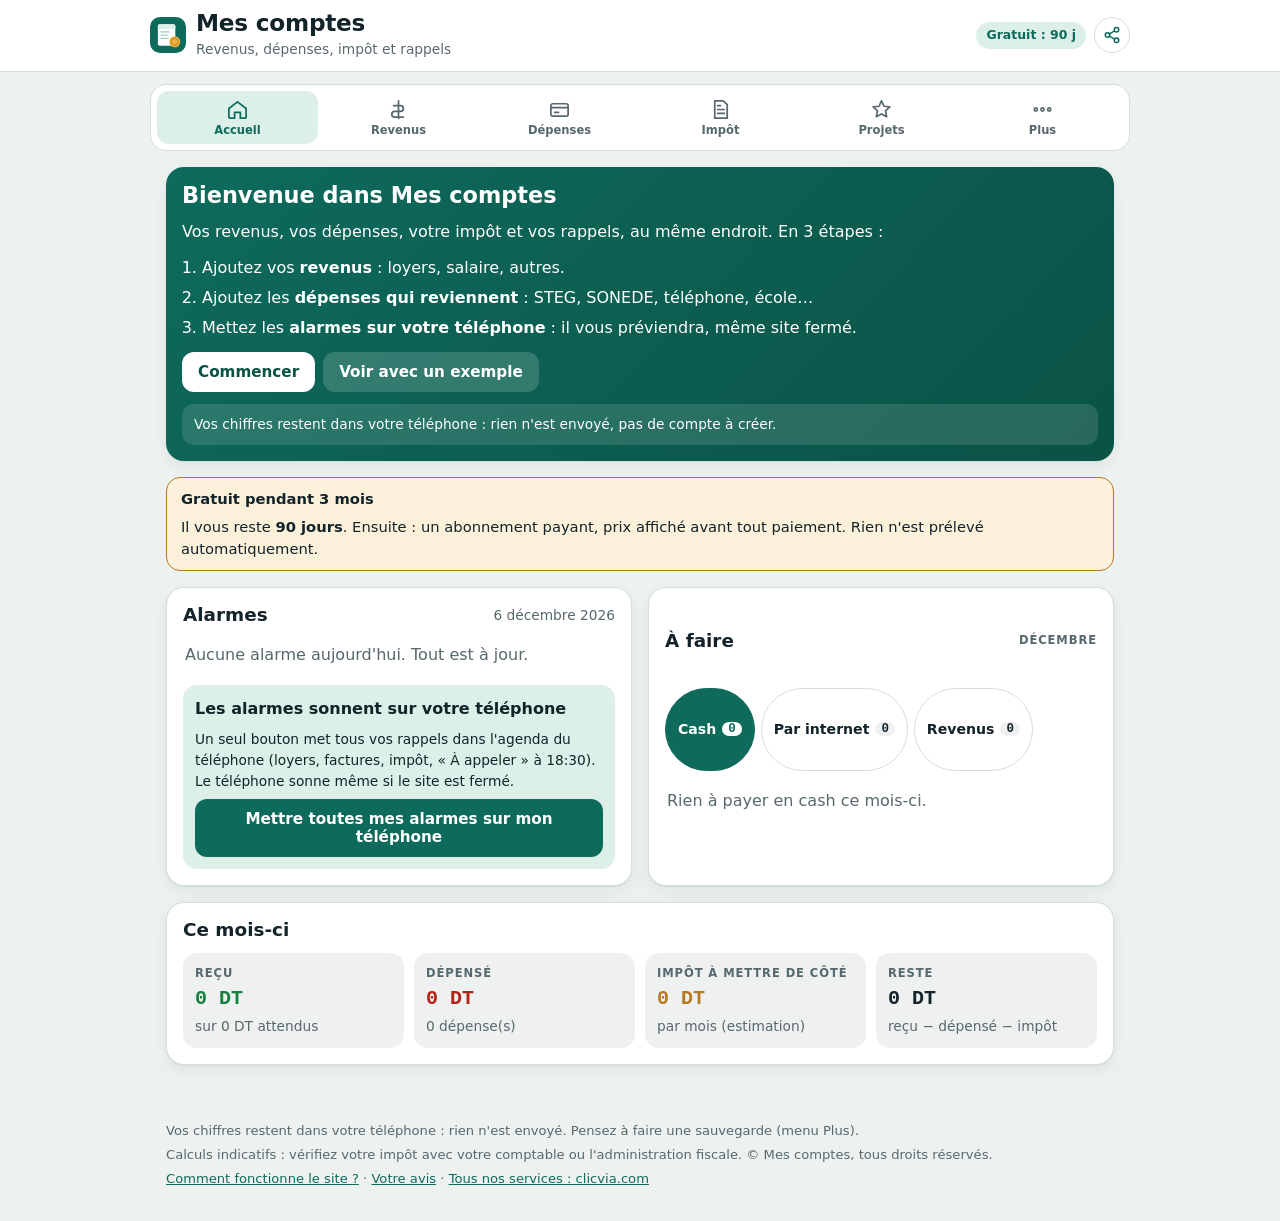
==== index.html @ e5296866 "Page « Comment fonctionne le site ? » + test FONCTIONS (règle commune § 44) Co-Authored-By: Claude O" ====
<!doctype html>
<html lang="fr" translate="no">
<head>
<meta charset="utf-8">
<meta name="google" content="notranslate">
<meta name="viewport" content="width=device-width, initial-scale=1, viewport-fit=cover">
<title>Mes comptes – revenus, dépenses, impôt et rappels (Tunisie, gratuit 3 mois)</title>
<meta name="description" content="Notez vos loyers, salaire et dépenses (STEG, SONEDE, école, essence…), recevez les rappels sur votre téléphone, calculez votre impôt. Gratuit 3 mois. Vos chiffres restent dans votre téléphone.">
<meta name="robots" content="index, follow, noai, noimageai">
<meta name="referrer" content="strict-origin-when-cross-origin">
<meta http-equiv="Content-Security-Policy" content="default-src 'self'; script-src 'self' https://gc.zgo.at; style-src 'self' 'unsafe-inline' https://fonts.googleapis.com; font-src https://fonts.gstatic.com; img-src 'self' data: https://prix-eaux-tunisie.goatcounter.com; connect-src 'self' https://prix-eaux-tunisie.goatcounter.com https://formspree.io; form-action https://formspree.io; object-src 'none'; base-uri 'self'">
<meta name="theme-color" content="#0E6B5C">
<link rel="manifest" href="manifest.webmanifest">
<link rel="icon" href="assets/icons/icon.svg" type="image/svg+xml">
<link rel="apple-touch-icon" href="assets/icons/icon-180.png">
<meta name="apple-mobile-web-app-capable" content="yes">
<meta name="apple-mobile-web-app-title" content="Mes comptes">
<meta property="og:type" content="website">
<meta property="og:title" content="Mes comptes – revenus, dépenses, impôt et rappels">
<meta property="og:description" content="Loyers, salaire, factures STEG et SONEDE, impôt, projets : tout au même endroit, avec les rappels sur votre téléphone. Gratuit 3 mois.">
<meta property="og:url" content="https://comptes.clicvia.com/">
<meta property="og:image" content="https://comptes.clicvia.com/assets/og-image-v1.jpg">
<meta property="og:image:type" content="image/jpeg">
<meta property="og:image:width" content="1200">
<meta property="og:image:height" content="630">
<link rel="canonical" href="https://comptes.clicvia.com/">
<script type="application/ld+json">{"@context":"https://schema.org","@type":"WebApplication","name":"Mes comptes","url":"https://comptes.clicvia.com/","inLanguage":["fr","ar"],"applicationCategory":"FinanceApplication","operatingSystem":"Android, iOS, Windows","description":"Revenus, dépenses, factures, impôt et rappels pour la Tunisie. Vos chiffres restent dans votre téléphone.","offers":{"@type":"Offer","price":"0","priceCurrency":"TND","description":"Gratuit 3 mois"},"isPartOf":{"@type":"WebSite","name":"Clicvia","url":"https://clicvia.com/"}}</script>
<link rel="preconnect" href="https://fonts.googleapis.com">
<link rel="stylesheet" href="https://fonts.googleapis.com/css2?family=Bricolage+Grotesque:opsz,wght@12..96,700;12..96,800&family=Source+Sans+3:wght@400;600;700&family=IBM+Plex+Mono:wght@500;600&display=swap">
<link rel="stylesheet" href="assets/style.css?v=20261025a">
<script src="assets/protection.js?v=20261025a"></script>
<script defer src="assets/app.js?v=20261025a"></script>
<script data-goatcounter="https://prix-eaux-tunisie.goatcounter.com/count" async src="https://gc.zgo.at/count.js"></script>
</head>
<body>
<header class="entete">
  <div class="entete-in">
    <a class="logo" href="./"><img src="assets/icons/icon.svg" alt="" width="36" height="36"><span><h1>Mes comptes</h1><span class="doux petit">Revenus, dépenses, impôt et rappels</span></span></a>
    <div class="entete-droite">
      <button type="button" class="puce-essai" id="puceEssai">Gratuit 3 mois</button>
      <button type="button" class="partager" id="partager" aria-label="Partager ce site" title="Partager"><svg viewBox="0 0 24 24" aria-hidden="true"><circle cx="18" cy="5" r="3"/><circle cx="6" cy="12" r="3"/><circle cx="18" cy="19" r="3"/><path d="M8.6 13.5l6.8 4M15.4 6.5l-6.8 4"/></svg></button>
    </div>
  </div>
</header>

<nav class="onglets" aria-label="Rubriques">
  <button type="button" data-vue="accueil" aria-current="true"><span class="compteur" id="nbAlarmes" hidden></span><svg viewBox="0 0 24 24"><path d="M3 11l9-7 9 7v9a1 1 0 0 1-1 1h-5v-6H9v6H4a1 1 0 0 1-1-1z"/></svg>Accueil</button>
  <button type="button" data-vue="revenus"><svg viewBox="0 0 24 24"><path d="M12 3v18M7 8h7a3 3 0 0 1 0 6H8a3 3 0 0 0 0 6h9"/></svg>Revenus</button>
  <button type="button" data-vue="depenses"><svg viewBox="0 0 24 24"><rect x="3" y="6" width="18" height="13" rx="2"/><path d="M3 10h18M7 15h4"/></svg>Dépenses</button>
  <button type="button" data-vue="impot"><svg viewBox="0 0 24 24"><path d="M6 3h9l4 4v14H6z"/><path d="M9 12h7M9 16h7M9 8h3"/></svg>Impôt</button>
  <button type="button" data-vue="projets"><svg viewBox="0 0 24 24"><path d="M12 3l2.6 5.6 6.1.7-4.5 4.2 1.2 6L12 16.6 6.6 19.5l1.2-6L3.3 9.3l6.1-.7z"/></svg>Projets</button>
  <button type="button" data-vue="plus"><svg viewBox="0 0 24 24"><circle cx="5" cy="12" r="1.6"/><circle cx="12" cy="12" r="1.6"/><circle cx="19" cy="12" r="1.6"/></svg>Plus</button>
</nav>

<main class="page" id="page">
  <noscript><p class="note">Activez JavaScript pour utiliser Mes comptes.</p></noscript>
  <section class="vue" id="vue-accueil" aria-label="Accueil"></section>
  <section class="vue" id="vue-revenus" aria-label="Revenus" hidden></section>
  <section class="vue" id="vue-depenses" aria-label="Dépenses" hidden></section>
  <section class="vue" id="vue-impot" aria-label="Impôt" hidden></section>
  <section class="vue" id="vue-projets" aria-label="Projets" hidden></section>
  <section class="vue" id="vue-plus" aria-label="Plus" hidden></section>
</main>

<footer class="pied">
  <span>Vos chiffres restent dans votre téléphone : rien n'est envoyé. Pensez à faire une sauvegarde (menu Plus).</span>
  <span>Calculs indicatifs : vérifiez votre impôt avec votre comptable ou l'administration fiscale. © Mes comptes, tous droits réservés.</span>
  <span><a href="a-propos/">Comment fonctionne le site ?</a> · <a href="#avis">Votre avis</a> · <a href="https://clicvia.com/" rel="noopener">Tous nos services : clicvia.com</a></span>
</footer>
<p class="toast" id="toast" role="status" hidden></p>
</body>
</html>
---- assets/style.css ----
/* Mes comptes — carnet de comptes de poche : alarmes d'abord, onglets en bas sur téléphone, montants en chiffres de caisse. */
:root{
  --fond:#EDF2F0; --carte:#FFFFFF; --encre:#13232A; --doux:#56686D; --ligne:#D3DEDA;
  --dinar:#0E6B5C; --dinar-fonce:#0A5246; --dinar-clair:#DCEFE9; --or:#B7791F; --or-vif:#F2B33D; --or-clair:#FBF0DA;
  --ok:#17803D; --ok-clair:#E1F4E7; --attention:#B45309; --attention-clair:#FDEFD9; --retard:#B42318; --retard-clair:#FCE5E2;
  --info:#1D5FA8; --info-clair:#E3EDF9; --gris-clair:#EEF1F0; --ombre:0 1px 2px rgba(19,35,42,.06),0 6px 18px rgba(19,35,42,.06);
  --titre:"Bricolage Grotesque","Segoe UI",system-ui,sans-serif;
  --texte:"Source Sans 3","Segoe UI",system-ui,sans-serif;
  --chiffres:"IBM Plex Mono",ui-monospace,Consolas,monospace;
  color-scheme:light;
}
@media (prefers-color-scheme:dark){:root{
  --fond:#0E191D; --carte:#15242A; --encre:#E5EEEC; --doux:#9CB0B3; --ligne:#293B41;
  --dinar:#4FC2A8; --dinar-fonce:#3BA88F; --dinar-clair:#163833; --or:#E2B15A; --or-clair:#3A2E17;
  --ok:#5CCB84; --ok-clair:#163525; --attention:#F0A64B; --attention-clair:#3A2A14; --retard:#F07C6E; --retard-clair:#3D1C19;
  --info:#7DB3F0; --info-clair:#16283D; --gris-clair:#1C2D33; --ombre:none; color-scheme:dark}}
*{box-sizing:border-box}
html{-webkit-text-size-adjust:100%}
body{margin:0;background:var(--fond);color:var(--encre);font-family:var(--texte);font-size:16px;line-height:1.5}
[hidden]{display:none!important}
h1,h2,h3{font-family:var(--titre);margin:0;line-height:1.15;text-wrap:balance}
h1{font-size:1.45rem;font-weight:800;letter-spacing:-.01em}
h2{font-size:1.15rem;font-weight:800}
h3{font-size:1rem;font-weight:700}
a{color:var(--dinar)}
.num{font-family:var(--chiffres);font-variant-numeric:tabular-nums;white-space:nowrap}
.doux{color:var(--doux)}.petit{font-size:.86rem}.gras{font-weight:700}
.etiq{font-size:.72rem;letter-spacing:.08em;text-transform:uppercase;font-weight:700;color:var(--doux)}
button,input,select{font:inherit;color:inherit}
:focus-visible{outline:2px solid var(--dinar);outline-offset:2px}

/* en-tête */
.entete{position:sticky;top:0;z-index:6;background:var(--carte);border-bottom:1px solid var(--ligne);padding:10px 16px calc(10px) ;padding-top:calc(10px + env(safe-area-inset-top,0px))}
.entete-in{max-width:980px;margin:0 auto;display:flex;align-items:center;justify-content:space-between;gap:12px}
.logo{display:flex;align-items:center;gap:10px;text-decoration:none;color:inherit}
.logo img{width:36px;height:36px;border-radius:10px;flex:none}
.entete-droite{display:flex;align-items:center;gap:8px;flex:none}
.partager{flex:none;border:1px solid var(--ligne);background:var(--carte);border-radius:999px;width:36px;height:36px;display:inline-flex;align-items:center;justify-content:center;cursor:pointer;padding:0;color:var(--dinar)}.partager:hover{border-color:var(--dinar)}
.partager svg{width:18px;height:18px;stroke:currentColor;fill:none;stroke-width:2;stroke-linecap:round}
.puce-essai{font-size:.78rem;font-weight:700;background:var(--dinar-clair);color:var(--dinar);border-radius:99px;padding:4px 10px;white-space:nowrap;border:0;cursor:pointer}

.page{max-width:980px;margin:0 auto;padding-inline:16px;padding-block:16px 110px;display:grid;gap:16px}
@media (min-width:860px){.page{padding-block:16px 48px}}

/* navigation */
nav.onglets{position:fixed;left:0;right:0;bottom:0;z-index:7;background:var(--carte);border-top:1px solid var(--ligne);
  display:grid;grid-template-columns:repeat(6,1fr);padding:6px 4px calc(6px + env(safe-area-inset-bottom,0px))}
nav.onglets button{position:relative;border:0;background:none;color:var(--doux);font:600 .72rem var(--texte);display:flex;flex-direction:column;align-items:center;gap:2px;padding:7px 2px;cursor:pointer;border-radius:12px}
nav.onglets svg{width:23px;height:23px;stroke:currentColor;fill:none;stroke-width:1.8;stroke-linecap:round;stroke-linejoin:round}
nav.onglets button[aria-current="true"]{color:var(--dinar);background:var(--dinar-clair)}
.compteur{position:absolute;top:1px;inset-inline-end:calc(50% - 24px);min-width:18px;height:18px;border-radius:99px;background:var(--retard);color:#fff;font:700 .68rem var(--texte);display:flex;align-items:center;justify-content:center;padding:0 4px}
@media (min-width:860px){nav.onglets{position:static;max-width:980px;margin:12px auto 0;border:1px solid var(--ligne);border-radius:16px;padding:6px}}

/* blocs */
.bloc{background:var(--carte);border:1px solid var(--ligne);border-radius:18px;padding:16px;display:grid;gap:12px;min-width:0;box-shadow:var(--ombre)}
.bloc-tete{display:flex;flex-wrap:wrap;justify-content:space-between;align-items:center;gap:8px 12px}
.grille{display:grid;gap:16px;grid-template-columns:repeat(auto-fit,minmax(300px,1fr))}
.chiffres{display:grid;gap:10px;grid-template-columns:repeat(auto-fit,minmax(140px,1fr))}
.chiffre{display:grid;gap:2px;padding:12px;border-radius:14px;background:var(--gris-clair)}
.chiffre .num{font-size:1.25rem;font-weight:600}
.chiffre.plus .num{color:var(--ok)}.chiffre.moins .num{color:var(--retard)}.chiffre.cote .num{color:var(--or)}
.note{font-size:.86rem;color:var(--doux);background:var(--gris-clair);border-radius:12px;padding:10px 12px;margin:0}
.vide{color:var(--doux);padding:6px 2px;list-style:none}

/* accueil : bienvenue */
.bienvenue{background:linear-gradient(135deg,var(--dinar) 0%,var(--dinar-fonce) 100%);color:#fff;border:0}
.bienvenue h2{font-size:1.4rem}
.bienvenue ol{margin:0;padding-inline-start:20px;display:grid;gap:6px}
.bienvenue .note{background:rgba(255,255,255,.12);color:#fff}
.bienvenue .btn-clair{background:#fff;color:var(--dinar-fonce)}
.essai{display:flex;flex-wrap:wrap;gap:6px 14px;align-items:center;background:var(--or-clair);border:1px solid var(--or);border-radius:14px;padding:10px 14px;font-size:.92rem}
.essai b{font-family:var(--titre)}
.exemple{display:flex;flex-wrap:wrap;gap:8px 14px;align-items:center;justify-content:space-between;background:var(--info-clair);color:var(--encre);border-radius:14px;padding:10px 14px;font-size:.92rem}

/* alarmes */
.alarmes{list-style:none;margin:0;padding:0;display:grid;gap:8px}
.alarme{display:grid;grid-template-columns:auto 1fr;gap:4px 10px;align-items:start;padding:10px 12px;border-radius:14px;border-inline-start:5px solid var(--c);background:var(--cc)}
.alarme b{color:var(--c)}
.a-rouge{--c:var(--retard);--cc:var(--retard-clair)}.a-orange{--c:var(--attention);--cc:var(--attention-clair)}.a-jaune{--c:var(--or);--cc:var(--or-clair)}
.cloche{width:22px;height:22px;stroke:var(--c);fill:none;stroke-width:2;stroke-linecap:round;stroke-linejoin:round;margin-top:1px}
.actions{display:flex;flex-wrap:wrap;gap:6px;margin-top:6px}
.telephone{display:grid;gap:8px;background:var(--dinar-clair);border-radius:14px;padding:12px}

/* boutons */
.btn{border:0;border-radius:12px;background:var(--dinar);color:#fff;font:700 .95rem var(--texte);padding:11px 16px;cursor:pointer;display:inline-flex;align-items:center;justify-content:center;gap:6px;text-decoration:none}
.btn:hover{background:var(--dinar-fonce)}
.btn.large{width:100%}
.btn-clair{background:var(--gris-clair);color:var(--encre)}
.btn-clair:hover{background:var(--ligne)}
.mini{border:1px solid var(--ligne);background:var(--carte);color:var(--encre);border-radius:10px;padding:6px 10px;font:600 .84rem var(--texte);cursor:pointer;text-decoration:none;display:inline-flex;align-items:center;gap:4px}
.mini:hover{border-color:var(--dinar)}
.mini.vert{background:var(--ok);border-color:var(--ok);color:#fff}
.mini.on{background:var(--attention-clair);border-color:var(--attention);color:var(--attention)}
.mini.rouge{color:var(--retard);border-color:var(--retard)}
.suppr{border:1px solid var(--ligne);background:var(--carte);color:var(--retard);border-radius:10px;width:36px;height:36px;font-size:18px;line-height:1;cursor:pointer;flex:none}
.suppr:hover{background:var(--retard-clair)}

/* sous-onglets */
.sous{display:flex;gap:6px;flex-wrap:wrap}
.sous button{border:1px solid var(--ligne);background:var(--carte);border-radius:99px;padding:7px 12px;font:600 .88rem var(--texte);cursor:pointer;display:flex;gap:6px;align-items:center}
.sous button[aria-selected="true"]{background:var(--dinar);border-color:var(--dinar);color:#fff}
.sous .n{font-family:var(--chiffres);font-size:.78rem;background:var(--gris-clair);color:var(--encre);border-radius:99px;padding:0 6px}
.sous button[aria-selected="true"] .n{background:#fff;color:var(--dinar)}

/* listes de tâches */
.taches{list-style:none;margin:0;padding:0;display:grid;gap:8px}
.tache{display:grid;grid-template-columns:auto minmax(0,1fr) auto;gap:4px 10px;align-items:center;padding:10px 12px;border-radius:14px;background:var(--gris-clair)}
.tache .actions{grid-column:1/-1;justify-content:flex-end;margin-top:2px}
.pastille{font-size:.72rem;font-weight:700;padding:3px 8px;border-radius:99px;white-space:nowrap}
.p-retard{background:var(--retard-clair);color:var(--retard)}.p-bientot{background:var(--attention-clair);color:var(--attention)}
.p-ok{background:var(--ok-clair);color:var(--ok)}.p-verif{background:var(--or-clair);color:var(--or)}.p-info{background:var(--info-clair);color:var(--info)}
.tel{font-family:var(--chiffres);font-size:.85rem;user-select:all}
.type-rev{display:inline-block;font-size:.7rem;font-weight:700;border-radius:99px;padding:1px 7px;margin-inline-start:6px;background:var(--dinar-clair);color:var(--dinar);vertical-align:1px}

/* formulaires */
.form{display:grid;gap:10px;grid-template-columns:repeat(auto-fit,minmax(160px,1fr));align-items:end}
label{display:grid;gap:4px;font-size:.84rem;font-weight:600;color:var(--doux)}
input,select{font:500 1rem var(--texte);color:var(--encre);background:var(--carte);border:1px solid var(--ligne);border-radius:10px;padding:10px;width:100%;min-width:0}
input.num{font-family:var(--chiffres)}
details.ajout > summary{cursor:pointer;display:inline-flex;align-items:center;gap:6px;list-style:none;background:var(--dinar);color:#fff;font-weight:700;border-radius:12px;padding:10px 16px}
details.ajout > summary::-webkit-details-marker{display:none}
details.ajout[open] > summary{background:var(--gris-clair);color:var(--encre);margin-bottom:12px}

/* tableau des revenus */
.defile{overflow-x:auto;-webkit-overflow-scrolling:touch;border-radius:12px}
table{border-collapse:collapse;width:100%;font-size:.9rem}
th,td{padding:7px 6px;text-align:start;border-bottom:1px solid var(--ligne);vertical-align:middle}
th{font-size:.72rem;letter-spacing:.06em;text-transform:uppercase;color:var(--doux);font-weight:700;white-space:nowrap}
th.courant{color:var(--encre)}
.rev{display:grid;gap:3px;min-width:180px}
select.etat{width:auto;min-width:96px;padding:6px 4px;font:600 .8rem var(--texte);border-radius:8px;cursor:pointer;border-color:transparent}
select.mode-rev{width:auto;padding:3px 6px;font-size:.8rem}
.tel-in{width:9.5em;padding:5px 7px;font-size:.84rem}
.c-r{background:var(--ok-clair);color:var(--ok)}.c-x{background:var(--retard-clair);color:var(--retard)}.c-p{background:var(--attention-clair);color:var(--attention)}
.c-a{background:var(--gris-clair);color:var(--doux)}.c-g{background:var(--or-clair);color:var(--or)}.c-v{background:transparent;color:var(--doux);border-color:var(--ligne)}
tr.groupe td{background:var(--gris-clair);padding:0}
tr.groupe button{all:unset;box-sizing:border-box;cursor:pointer;display:flex;gap:10px;align-items:center;width:100%;padding:11px 8px;font-weight:700;font-family:var(--titre)}
tr.groupe button:focus-visible{outline:2px solid var(--dinar);outline-offset:-2px}
tr.groupe .fleche{display:inline-block;transition:transform .15s;color:var(--dinar)}
tr.groupe button[aria-expanded="false"] .fleche{transform:rotate(-90deg)}
tr.groupe .resume{font:500 .84rem var(--texte);color:var(--doux)}
.nav-mois{display:flex;align-items:center;gap:6px}
.nav-mois button{border:1px solid var(--ligne);background:var(--carte);border-radius:10px;width:34px;height:34px;cursor:pointer;font-size:1rem}
.nav-mois b{font-family:var(--titre);min-width:8.5em;text-align:center}

/* dépenses */
.ligne{display:grid;grid-template-columns:minmax(0,1fr) auto auto;gap:2px 12px;padding:10px 0;border-bottom:1px solid var(--ligne);align-items:center}
.ligne:last-child{border-bottom:0}
.ligne .sous-texte{grid-column:1/2;font-size:.78rem;color:var(--doux)}
.ligne .suppr{grid-row:1/3;grid-column:3}
.tag{display:inline-block;font-size:.7rem;font-weight:700;border-radius:99px;padding:1px 7px;margin-inline-start:6px;background:var(--gris-clair);color:var(--doux)}
.tag.rec{background:var(--dinar-clair);color:var(--dinar)}

/* impôt */
.calcul{display:grid;gap:6px}
.calcul > div{display:flex;justify-content:space-between;gap:12px;border-bottom:1px dashed var(--ligne);padding-bottom:4px}
.calcul > div.total{border-bottom:0;font-weight:700;font-size:1.05rem}

/* projets */
.projets{display:grid;gap:12px;grid-template-columns:repeat(auto-fit,minmax(280px,1fr))}
.projets > .titre-groupe{grid-column:1/-1;margin-top:4px}
.projet{border:1px solid var(--ligne);border-radius:16px;padding:14px;display:grid;gap:10px;align-content:start}
.barre{height:7px;border-radius:99px;background:var(--ligne);overflow:hidden}.barre i{display:block;height:100%;background:var(--dinar)}
.lignes{display:grid;gap:4px;font-size:.93rem}
.lignes div{display:flex;justify-content:space-between;gap:10px}
.verdict{border-radius:12px;padding:9px 12px;font-weight:600}
.v-ok{background:var(--ok-clair);color:var(--ok)}.v-non{background:var(--retard-clair);color:var(--retard)}
.conseils{margin:4px 0 0;padding-inline-start:18px;display:grid;gap:4px;font-size:.88rem}
.boutons{display:flex;gap:8px;flex-wrap:wrap;justify-content:flex-end}

/* message « annuler » */
.toast{position:fixed;z-index:9;left:16px;right:16px;bottom:calc(84px + env(safe-area-inset-bottom,0px));max-width:560px;margin-inline:auto;
  display:flex;gap:10px;align-items:center;justify-content:space-between;background:var(--encre);color:var(--carte);border-radius:14px;padding:11px 14px;font-size:.92rem;box-shadow:0 8px 24px rgba(0,0,0,.2)}
.toast button{border:0;background:none;color:var(--or-vif);font:700 .92rem var(--texte);cursor:pointer;text-decoration:underline}
@media (min-width:860px){.toast{bottom:24px}}

.vue{display:grid;gap:16px}
@media (prefers-reduced-motion:no-preference){.vue{animation:apparait .18s ease-out}}
@keyframes apparait{from{opacity:.4;transform:translateY(4px)}to{opacity:1;transform:none}}
.pied{max-width:980px;margin:0 auto;padding:8px 16px 120px;font-size:.82rem;color:var(--doux);display:grid;gap:4px}
@media (min-width:860px){.pied{padding-bottom:32px}}

/* bouton de paiement commun à tous les sites d'Ahmed (réservé au futur abonnement) */
.btn-paie{background:linear-gradient(180deg,#FFD978 0%,#F2B33D 52%,#DC9416 100%);color:#2B1D00;border:2px solid #8A5A00;box-shadow:0 3px 0 #8A5A00;border-radius:12px;padding:10px 16px;font-weight:800;text-decoration:none}
@media (max-width:420px){.logo h1{white-space:nowrap}.entete-droite{gap:6px}}
/* 18/10/2026 (visiteur simulé) : l'en-tête dépassait l'écran de 390 px (395 px) : le texte du logo peut rétrécir, le sous-titre est coupé « … » */
@media (max-width:420px){.logo,.logo>span{min-width:0}.logo h1{font-size:1.1rem;overflow:hidden;text-overflow:ellipsis}.logo{gap:8px}.puce-essai{padding:4px 8px}.logo .petit{display:block;overflow:hidden;text-overflow:ellipsis;white-space:nowrap}}
@media (max-width:350px){.logo img{display:none}}  /* très petits téléphones : place pour Gratuit + Partager */

/* « Votre avis » : e-mail obligatoire et confirmation bien visible dans la carte après l'envoi (15/10/2026) */
.avis-merci{background:#E7F4EC;border:2px solid #1F7A47;border-radius:14px;padding:16px 18px;color:#14301F}
.avis-merci p{margin:6px 0}
.avis-merci-titre{font-size:19px;font-weight:800;color:#1F7A47}
.avis-merci:focus{outline:none}

/* 16/10/2026 — RÈGLE COMMUNE d'Ahmed : toute cloche d'alerte VIBRE (modèle du bouton Telegram « Alertes prix » de Prix des
   Eaux) : 5 secousses à l'ouverture, puis toutes les 12 s, 3 séries, ensuite immobile ; jamais si « réduire les animations » */
.cloche{display:inline-block;transform-origin:50% 12%;animation:cloche-secoue 12s ease-in-out 1s 3}
@keyframes cloche-secoue{0%,25%,100%{transform:rotate(0)}2.5%,7.5%,12.5%,17.5%,22.5%{transform:rotate(14deg)}5%,10%,15%,20%{transform:rotate(-14deg)}}
@media (prefers-reduced-motion:reduce){.cloche{animation:none}}

/* page « Comment fonctionne le site ? » (règle commune § 44, 25/10/2026) */
.nom-site{display:block;font-family:var(--titre);font-size:1.45rem;font-weight:800;line-height:1.15;letter-spacing:-.01em}
.btn-ouvrir{padding:8px 12px;font-size:.88rem;white-space:nowrap}
.page-ap{max-width:760px;padding-block:16px 24px}
.ap-tete{display:grid;gap:8px}.ap-tete p{margin:0}
.page-ap .bloc{gap:8px}.page-ap .bloc p{margin:0}
.ap-liste{margin:0;padding-inline-start:20px;display:grid;gap:8px}
.ap-retour{text-align:center;margin:0}
.pied-ap{max-width:760px;padding-bottom:32px}
@media (max-width:420px){.nom-site{font-size:1.1rem;white-space:nowrap}.btn-ouvrir{padding:7px 10px;font-size:.8rem}}
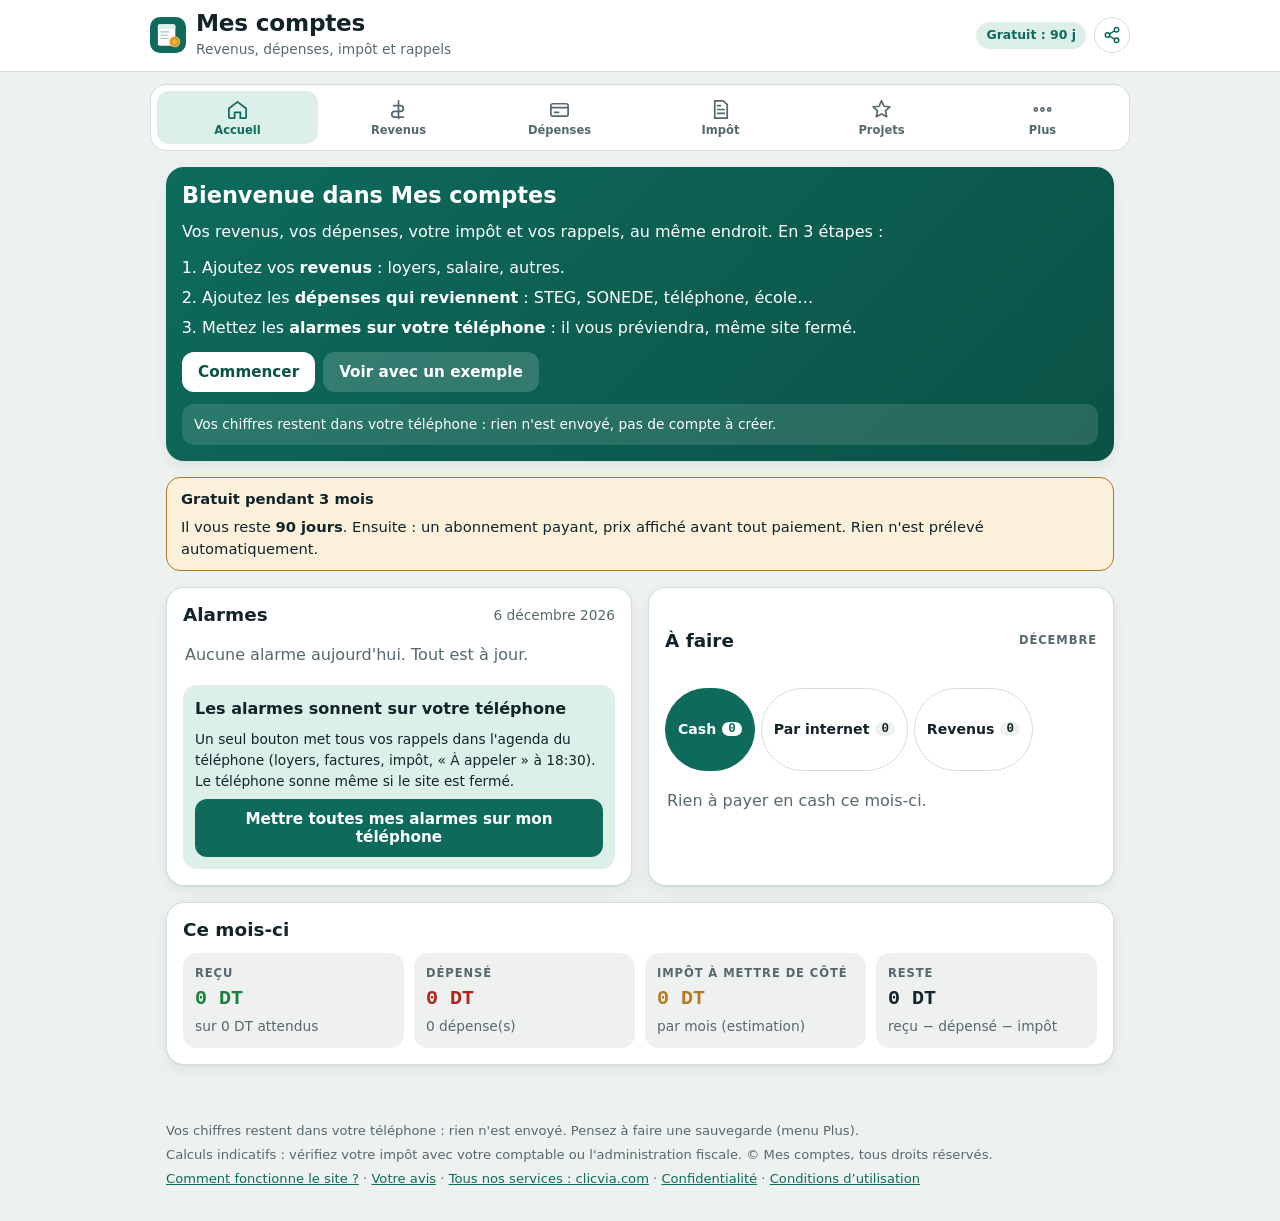
==== commit 6d4686b3: "Page 404 du site (page commune qui cherche la page) + liens Confidentialité / Conditions d'utilisati" ====
--- a/index.html
+++ b/index.html
@@ -4,8 +4,8 @@
 <meta charset="utf-8">
 <meta name="google" content="notranslate">
 <meta name="viewport" content="width=device-width, initial-scale=1, viewport-fit=cover">
-<title>Mes comptes – revenus, dépenses, impôt et rappels (Tunisie, gratuit 3 mois)</title>
-<meta name="description" content="Notez vos loyers, salaire et dépenses (STEG, SONEDE, école, essence…), recevez les rappels sur votre téléphone, calculez votre impôt. Gratuit 3 mois. Vos chiffres restent dans votre téléphone.">
+<title>Mes comptes : revenus, dépenses, impôt et rappels (gratuit 3 mois)</title>
+<meta name="description" content="Notez vos loyers, salaire et dépenses (STEG, SONEDE, école, essence…), recevez les rappels sur le téléphone, calculez votre impôt. Gratuit 3 mois.">
 <meta name="robots" content="index, follow, noai, noimageai">
 <meta name="referrer" content="strict-origin-when-cross-origin">
 <meta http-equiv="Content-Security-Policy" content="default-src 'self'; script-src 'self' https://gc.zgo.at; style-src 'self' 'unsafe-inline' https://fonts.googleapis.com; font-src https://fonts.gstatic.com; img-src 'self' data: https://prix-eaux-tunisie.goatcounter.com; connect-src 'self' https://prix-eaux-tunisie.goatcounter.com https://formspree.io; form-action https://formspree.io; object-src 'none'; base-uri 'self'">
@@ -65,7 +65,7 @@
 <footer class="pied">
   <span>Vos chiffres restent dans votre téléphone : rien n'est envoyé. Pensez à faire une sauvegarde (menu Plus).</span>
   <span>Calculs indicatifs : vérifiez votre impôt avec votre comptable ou l'administration fiscale. © Mes comptes, tous droits réservés.</span>
-  <span><a href="a-propos/">Comment fonctionne le site ?</a> · <a href="#avis">Votre avis</a> · <a href="https://clicvia.com/" rel="noopener">Tous nos services : clicvia.com</a></span>
+  <span><a href="a-propos/">Comment fonctionne le site ?</a> · <a href="#avis">Votre avis</a> · <a href="https://clicvia.com/" rel="noopener">Tous nos services : clicvia.com</a> · <a href="https://clicvia.com/confidentialite/" rel="noopener">Confidentialité</a> · <a href="https://clicvia.com/conditions/" rel="noopener">Conditions d’utilisation</a></span>
 </footer>
 <p class="toast" id="toast" role="status" hidden></p>
 </body>
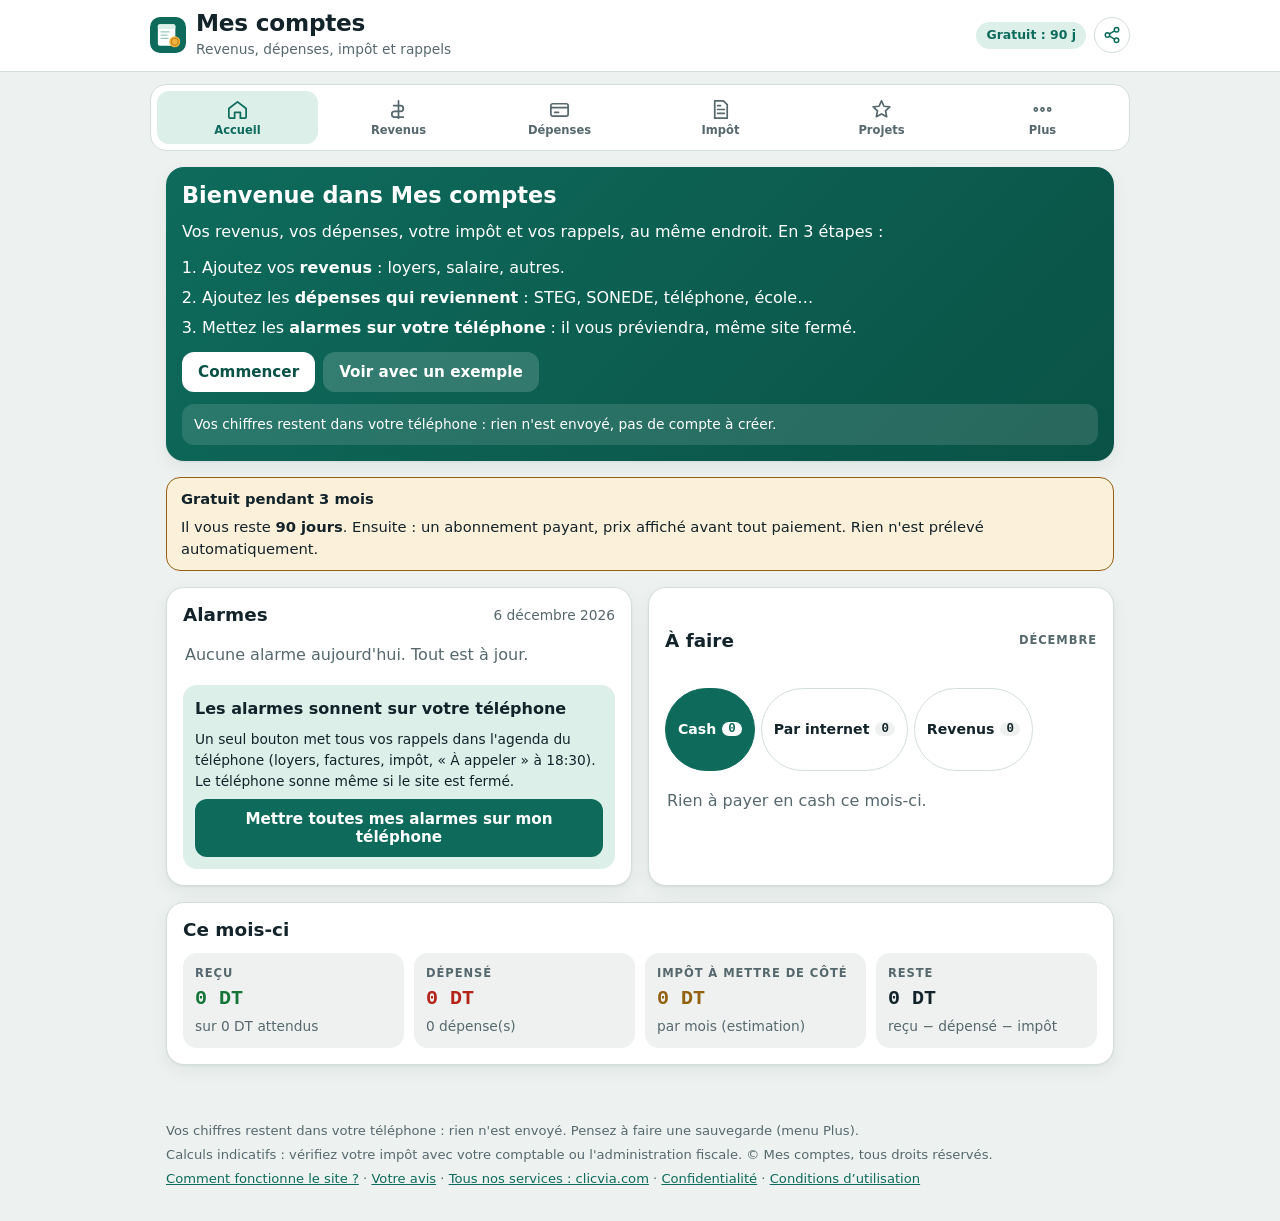
==== commit 924c39b1: "Mode clair plus lisible : --ok, --or, --attention foncés d'un cran (contraste ≥ 4,5), version 202611" ====
--- a/index.html
+++ b/index.html
@@ -27,9 +27,9 @@
 <script type="application/ld+json">{"@context":"https://schema.org","@type":"WebApplication","name":"Mes comptes","url":"https://comptes.clicvia.com/","inLanguage":["fr","ar"],"applicationCategory":"FinanceApplication","operatingSystem":"Android, iOS, Windows","description":"Revenus, dépenses, factures, impôt et rappels pour la Tunisie. Vos chiffres restent dans votre téléphone.","offers":{"@type":"Offer","price":"0","priceCurrency":"TND","description":"Gratuit 3 mois"},"isPartOf":{"@type":"WebSite","name":"Clicvia","url":"https://clicvia.com/"}}</script>
 <link rel="preconnect" href="https://fonts.googleapis.com">
 <link rel="stylesheet" href="https://fonts.googleapis.com/css2?family=Bricolage+Grotesque:opsz,wght@12..96,700;12..96,800&family=Source+Sans+3:wght@400;600;700&family=IBM+Plex+Mono:wght@500;600&display=swap">
-<link rel="stylesheet" href="assets/style.css?v=20261025a">
-<script src="assets/protection.js?v=20261025a"></script>
-<script defer src="assets/app.js?v=20261025a"></script>
+<link rel="stylesheet" href="assets/style.css?v=20261121b">
+<script src="assets/protection.js?v=20261121b"></script>
+<script defer src="assets/app.js?v=20261121b"></script>
 <script data-goatcounter="https://prix-eaux-tunisie.goatcounter.com/count" async src="https://gc.zgo.at/count.js"></script>
 </head>
 <body>
--- a/assets/style.css
+++ b/assets/style.css
@@ -1,8 +1,8 @@
 /* Mes comptes — carnet de comptes de poche : alarmes d'abord, onglets en bas sur téléphone, montants en chiffres de caisse. */
 :root{
   --fond:#EDF2F0; --carte:#FFFFFF; --encre:#13232A; --doux:#56686D; --ligne:#D3DEDA;
-  --dinar:#0E6B5C; --dinar-fonce:#0A5246; --dinar-clair:#DCEFE9; --or:#B7791F; --or-vif:#F2B33D; --or-clair:#FBF0DA;
-  --ok:#17803D; --ok-clair:#E1F4E7; --attention:#B45309; --attention-clair:#FDEFD9; --retard:#B42318; --retard-clair:#FCE5E2;
+  --dinar:#0E6B5C; --dinar-fonce:#0A5246; --dinar-clair:#DCEFE9; --or:#92600F; --or-vif:#F2B33D; --or-clair:#FBF0DA;
+  --ok:#157538; --ok-clair:#E1F4E7; --attention:#A14A08; --attention-clair:#FDEFD9; --retard:#B42318; --retard-clair:#FCE5E2;
   --info:#1D5FA8; --info-clair:#E3EDF9; --gris-clair:#EEF1F0; --ombre:0 1px 2px rgba(19,35,42,.06),0 6px 18px rgba(19,35,42,.06);
   --titre:"Bricolage Grotesque","Segoe UI",system-ui,sans-serif;
   --texte:"Source Sans 3","Segoe UI",system-ui,sans-serif;
@@ -209,3 +209,15 @@
 .ap-retour{text-align:center;margin:0}
 .pied-ap{max-width:760px;padding-bottom:32px}
 @media (max-width:420px){.nom-site{font-size:1.1rem;white-space:nowrap}.btn-ouvrir{padding:7px 10px;font-size:.8rem}}
+
+/* Mode sombre lisible (21/11/2026) : en sombre, --dinar / --ok / --retard deviennent clairs ; le texte blanc posé
+   dessus devenait illisible (contraste ~2) -> texte foncé ; carte de bienvenue gardée foncée (texte blanc). */
+@media (prefers-color-scheme:dark){
+  :root:not([data-theme="light"]) .btn:not(.btn-clair),:root:not([data-theme="light"]) .mini.vert,:root:not([data-theme="light"]) .compteur,
+  :root:not([data-theme="light"]) .sous button[aria-selected="true"],:root:not([data-theme="light"]) details.ajout:not([open]) > summary{color:#08201B}
+  :root:not([data-theme="light"]) .sous button[aria-selected="true"] .n{background:#08201B;color:var(--dinar)}
+  :root:not([data-theme="light"]) .bienvenue{background:linear-gradient(135deg,#0E6B5C 0%,#0A5246 100%)}
+  :root:not([data-theme="light"]) .bienvenue .btn-clair{background:#fff;color:#0A5246}
+  :root:not([data-theme="light"]) .bienvenue .btn:not(.btn-clair){color:#fff}
+  :root:not([data-theme="light"]) .toast button{color:#8A5A00}
+}
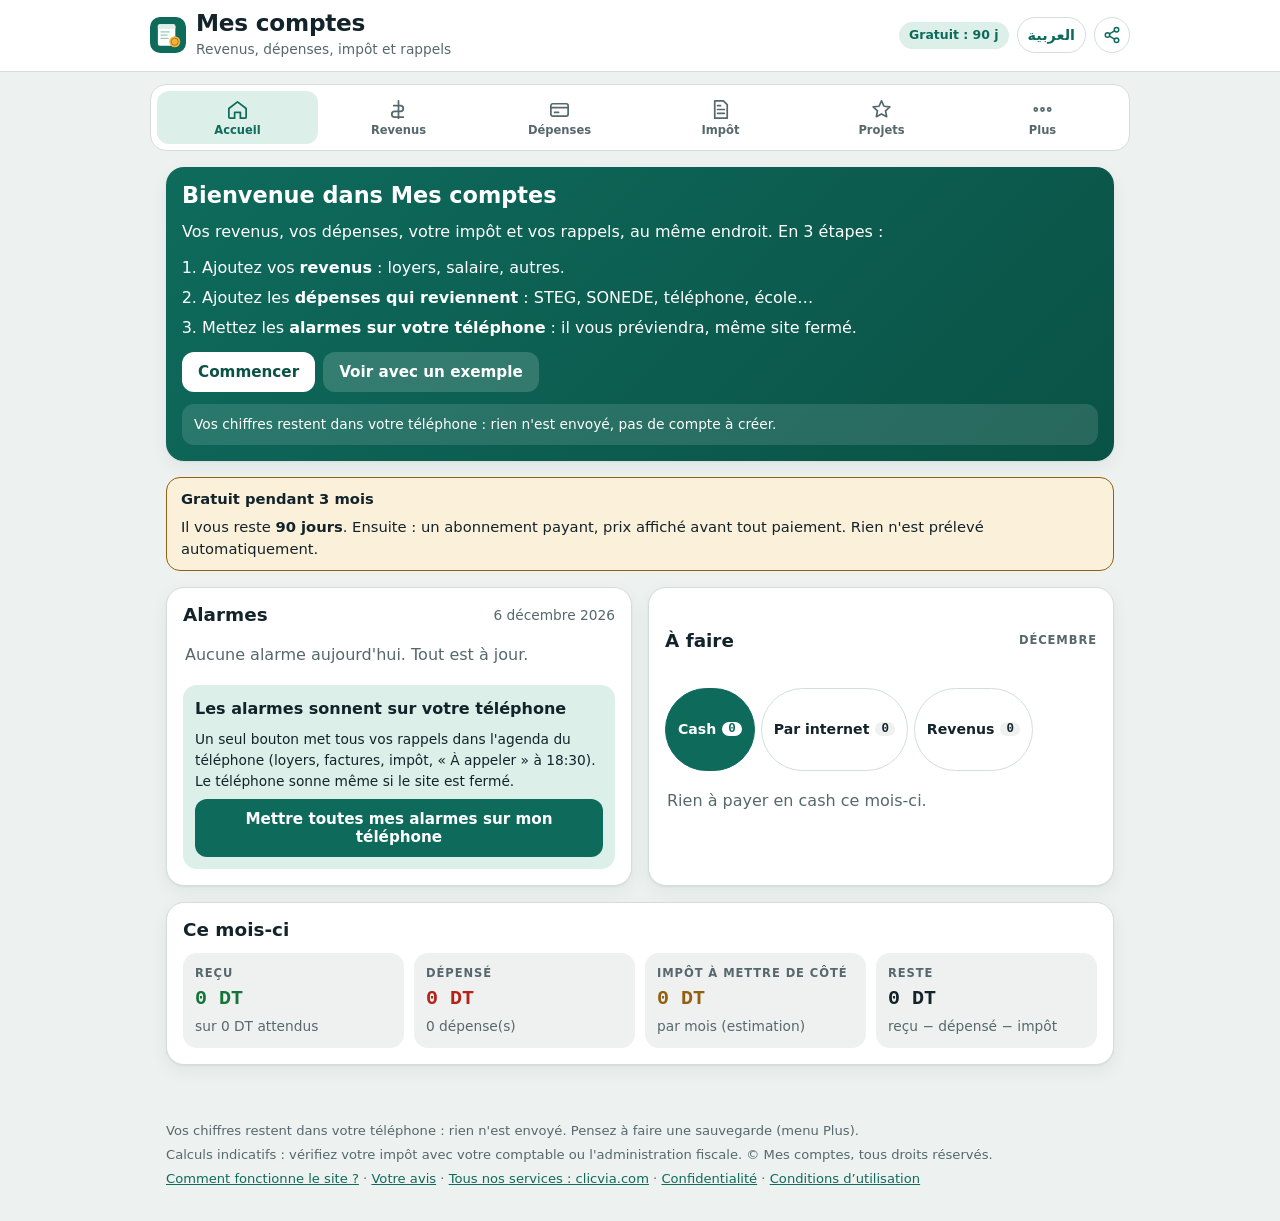
==== commit 612ac1a3: "Une adresse par langue : version arabe « حساباتي » à /ar/ (application et « Comment fonctionne le si" ====
--- a/index.html
+++ b/index.html
@@ -1,5 +1,5 @@
 <!doctype html>
-<html lang="fr" translate="no">
+<html lang="fr" translate="no" data-langue-fixe="fr" data-autre-langue="ar/" data-racine="">
 <head>
 <meta charset="utf-8">
 <meta name="google" content="notranslate">
@@ -23,13 +23,18 @@
 <meta property="og:image:type" content="image/jpeg">
 <meta property="og:image:width" content="1200">
 <meta property="og:image:height" content="630">
+<meta property="og:locale" content="fr_FR">
+<meta property="og:locale:alternate" content="ar_AR">
 <link rel="canonical" href="https://comptes.clicvia.com/">
-<script type="application/ld+json">{"@context":"https://schema.org","@type":"WebApplication","name":"Mes comptes","url":"https://comptes.clicvia.com/","inLanguage":["fr","ar"],"applicationCategory":"FinanceApplication","operatingSystem":"Android, iOS, Windows","description":"Revenus, dépenses, factures, impôt et rappels pour la Tunisie. Vos chiffres restent dans votre téléphone.","offers":{"@type":"Offer","price":"0","priceCurrency":"TND","description":"Gratuit 3 mois"},"isPartOf":{"@type":"WebSite","name":"Clicvia","url":"https://clicvia.com/"}}</script>
+<link rel="alternate" hreflang="fr" href="https://comptes.clicvia.com/">
+<link rel="alternate" hreflang="ar" href="https://comptes.clicvia.com/ar/">
+<link rel="alternate" hreflang="x-default" href="https://comptes.clicvia.com/">
+<script type="application/ld+json">{"@context":"https://schema.org","@type":"WebApplication","name":"Mes comptes","url":"https://comptes.clicvia.com/","inLanguage":"fr","applicationCategory":"FinanceApplication","operatingSystem":"Android, iOS, Windows","description":"Revenus, dépenses, factures, impôt et rappels pour la Tunisie. Vos chiffres restent dans votre téléphone.","offers":{"@type":"Offer","price":"0","priceCurrency":"TND","description":"Gratuit 3 mois"},"isPartOf":{"@type":"WebSite","name":"Clicvia","url":"https://clicvia.com/"}}</script>
 <link rel="preconnect" href="https://fonts.googleapis.com">
 <link rel="stylesheet" href="https://fonts.googleapis.com/css2?family=Bricolage+Grotesque:opsz,wght@12..96,700;12..96,800&family=Source+Sans+3:wght@400;600;700&family=IBM+Plex+Mono:wght@500;600&display=swap">
-<link rel="stylesheet" href="assets/style.css?v=20261121b">
-<script src="assets/protection.js?v=20261121b"></script>
-<script defer src="assets/app.js?v=20261121b"></script>
+<link rel="stylesheet" href="assets/style.css?v=20261121c">
+<script src="assets/protection.js?v=20261121c"></script>
+<script defer src="assets/app.js?v=20261121c"></script>
 <script data-goatcounter="https://prix-eaux-tunisie.goatcounter.com/count" async src="https://gc.zgo.at/count.js"></script>
 </head>
 <body>
@@ -38,6 +43,7 @@
     <a class="logo" href="./"><img src="assets/icons/icon.svg" alt="" width="36" height="36"><span><h1>Mes comptes</h1><span class="doux petit">Revenus, dépenses, impôt et rappels</span></span></a>
     <div class="entete-droite">
       <button type="button" class="puce-essai" id="puceEssai">Gratuit 3 mois</button>
+      <a class="langue-btn" href="ar/" hreflang="ar" lang="ar" title="اقرأ هذه الصفحة بالعربية"><span class="lb-long">العربية</span><span class="lb-court" aria-hidden="true">ع</span></a>
       <button type="button" class="partager" id="partager" aria-label="Partager ce site" title="Partager"><svg viewBox="0 0 24 24" aria-hidden="true"><circle cx="18" cy="5" r="3"/><circle cx="6" cy="12" r="3"/><circle cx="18" cy="19" r="3"/><path d="M8.6 13.5l6.8 4M15.4 6.5l-6.8 4"/></svg></button>
     </div>
   </div>
--- a/assets/style.css
+++ b/assets/style.css
@@ -221,3 +221,18 @@
   :root:not([data-theme="light"]) .bienvenue .btn:not(.btn-clair){color:#fff}
   :root:not([data-theme="light"]) .toast button{color:#8A5A00}
 }
+
+/* UNE ADRESSE PAR LANGUE (21/11/2026) : bouton de langue (vrai lien vers l'autre adresse) et page arabe (/ar/, de droite à gauche).
+   Le mot entier (« العربية » / « Français ») sur un écran large, l'initiale (« ع » / « Fr ») sur téléphone. */
+.langue-btn{flex:none;display:inline-flex;align-items:center;justify-content:center;min-width:36px;height:36px;padding:0 10px;border:1px solid var(--ligne);border-radius:999px;background:var(--carte);color:var(--dinar);font-weight:700;font-size:.9rem;text-decoration:none;white-space:nowrap}
+.langue-btn:hover{border-color:var(--dinar)}
+.langue-btn[lang="ar"]{font-family:"Noto Sans Arabic","Segoe UI",system-ui,sans-serif}
+.langue-btn[lang="fr"]{font-family:"Source Sans 3","Segoe UI",system-ui,sans-serif}
+.langue-btn .lb-court{display:none}
+@media (max-width:560px){.langue-btn{padding:0 8px}.langue-btn .lb-long{display:none}.langue-btn .lb-court{display:inline}}
+html[lang="ar"]{--titre:"Noto Sans Arabic","Segoe UI",system-ui,sans-serif;--texte:"Noto Sans Arabic","Segoe UI",system-ui,sans-serif}
+html[lang="ar"] body *{letter-spacing:0!important}
+html[lang="ar"] .etiq{text-transform:none;font-size:.8rem}
+/* champs de chiffres, téléphone et e-mail : de gauche à droite ; les montants affichés sont isolés par app.js (iso()) */
+html[lang="ar"] input.num,html[lang="ar"] input[type="email"],html[lang="ar"] .tel{direction:ltr;unicode-bidi:isolate}
+html[lang="ar"] input.num{text-align:right}
